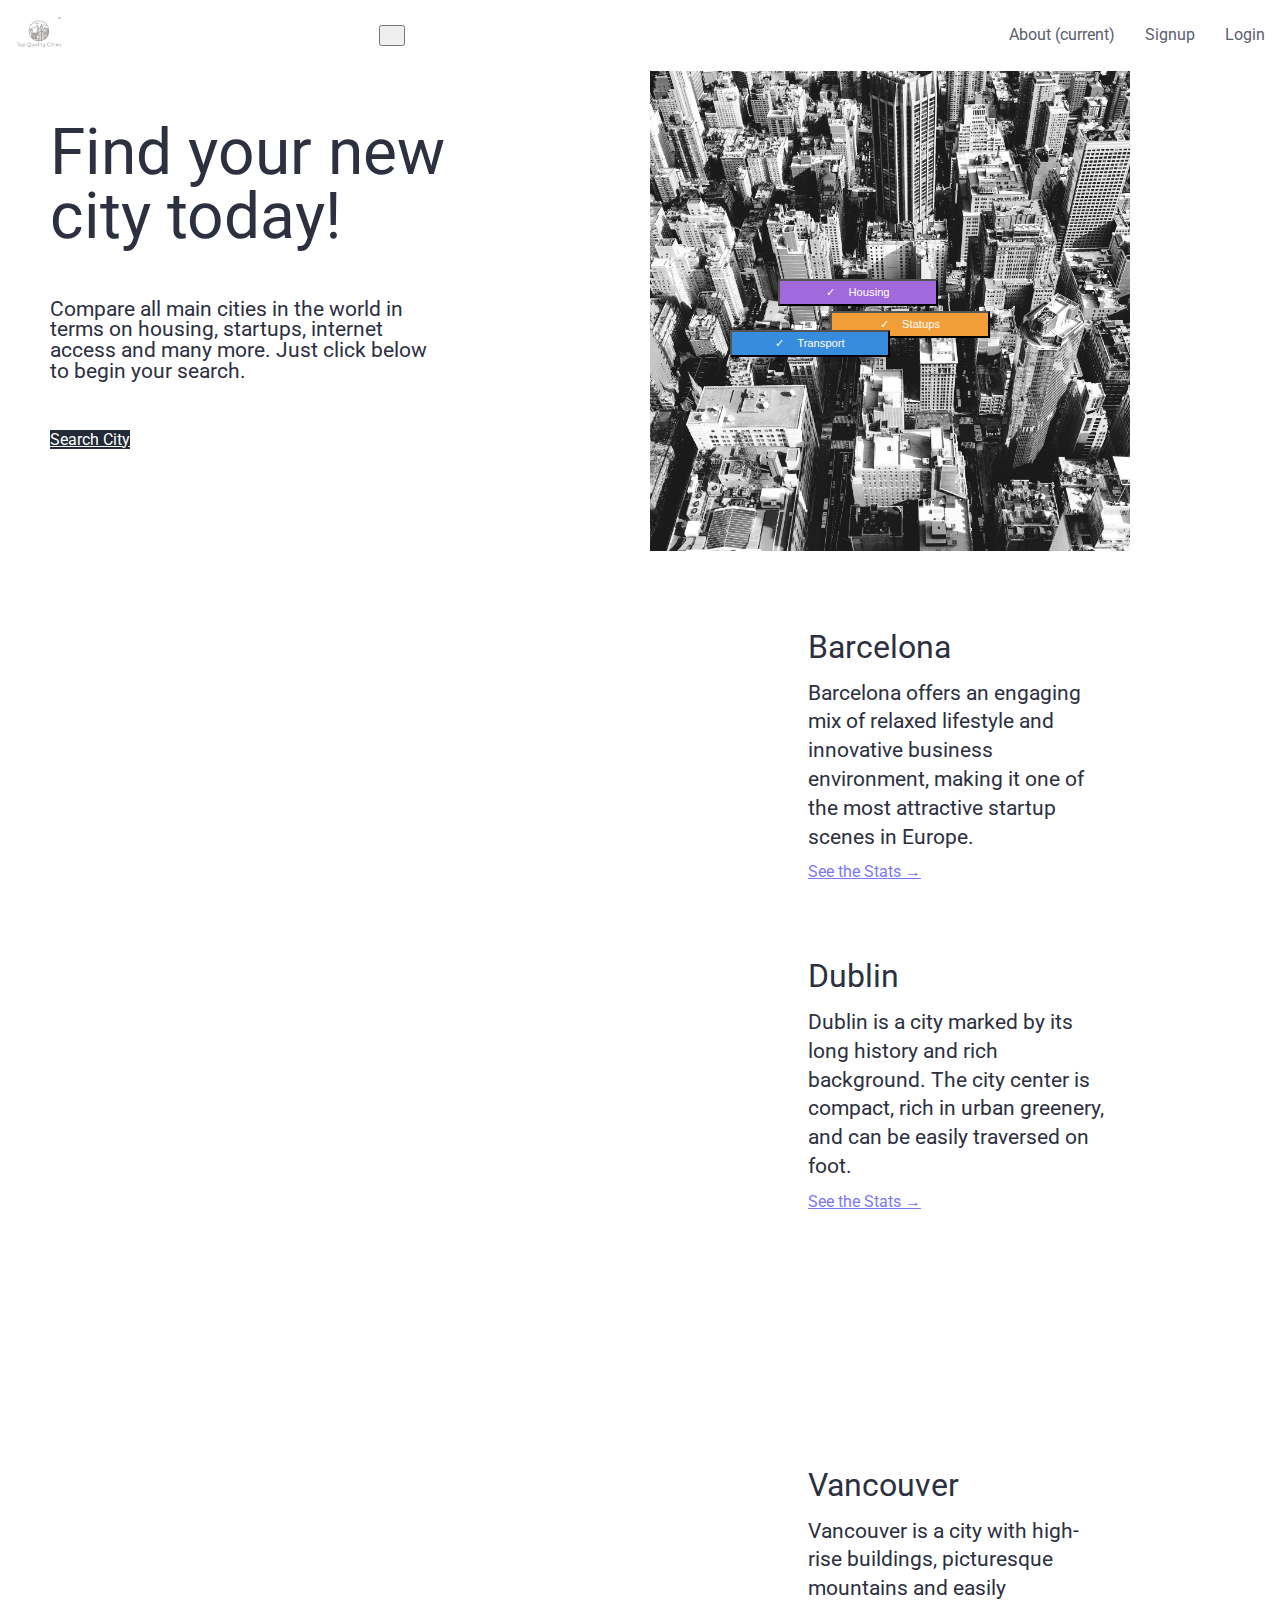
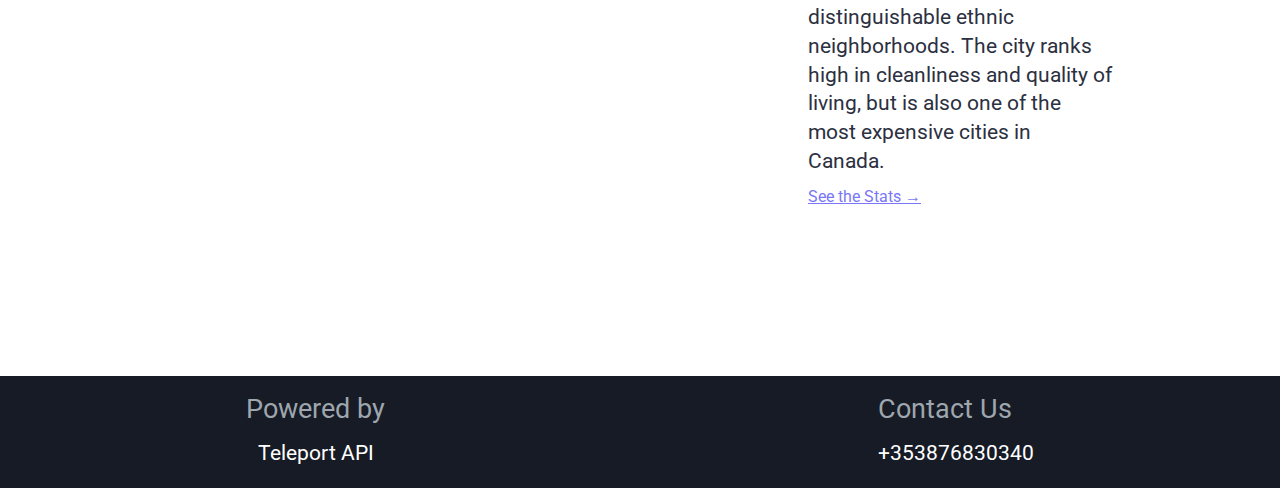
==== index.html @ cb585538 "change index.html" ====
<!DOCTYPE html>
<html lang="en">
  <head>
    <meta charset="UTF-8" />
    <meta name="viewport" content="width=device-width, initial-scale=1.0" />
    <link
      rel="stylesheet"
      href="https://cdn.jsdelivr.net/npm/bootstrap@4.5.3/dist/css/bootstrap.min.css"
      integrity="sha384-TX8t27EcRE3e/ihU7zmQxVncDAy5uIKz4rEkgIXeMed4M0jlfIDPvg6uqKI2xXr2"
      crossorigin="anonymous"
    />
    <link rel="stylesheet" href="./styles/style.css" />

    <title>Document</title>
  </head>
  <body>
    <!--<nav class="navbar navbar-expand-lg navbar-light bg-light">
      <div>
        <a href="home.html"><img src="../images/logo.png" alt="logo" /></a>
      </div>
      <button
        class="navbar-toggler"
        type="button"
        data-toggle="collapse"
        data-target="#navbarNav"
        aria-controls="navbarNav"
        aria-expanded="false"
        aria-label="Toggle navigation"
      >
        <span class="navbar-toggler-icon"></span>
      </button>

      <div class="collapse navbar-collapse">
        <ul class="navbar-nav">
          <li class="nav-item">
            <a class="nav-link" href="about.html">About Us</a>
          </li>
          <li class="nav-item">
            <a class="nav-link" href="login.html">Login</a>
          </li>
          <li class="nav-item">
            <a class="nav-link" href="signup.html">Sign Up</a>
          </li>
        </ul>
      </div> 
    </nav>-->

    <nav
      id="nav-id"
      class="navbar navbar-light navbar-expand-lg light-blue lighten-4"
    >
      <a id="logo" class="navbar-brand" href="home.html"
        ><img src="../images/logo.png" alt="logo"
      /></a>

      <button
        class="navbar-toggler"
        type="button"
        data-toggle="collapse"
        data-target="#navbarSupportedContent1"
        aria-controls="navbarSupportedContent1"
        aria-expanded="false"
        aria-label="Toggle navigation"
      >
        <span class="dark-blue-text"><i class="fas fa-bars fa-1x"></i></span>
      </button>

      <div class="collapse navbar-collapse" id="navbarSupportedContent1">
        <ul class="nav-margin navbar-nav">
          <li class="nav-item active">
            <a class="nav-link" href="about.html"
              >About <span class="sr-only">(current)</span></a
            >
          </li>
          <li class="nav-item">
            <a class="nav-link" href="signup.html">Signup</a>
          </li>
          <li class="nav-item">
            <a class="nav-link" href="login.html">Login</a>
          </li>
        </ul>
      </div>
    </nav>

    <header>
      <div class="title">
        <h1>Find your new city today!</h1>

        <p>
          Compare all main cities in the world in terms on housing, startups,
          internet access and many more. Just click below to begin your search.
        </p>
        <a class="style-btn btn search-button" href="search.html"
          >Search City</a
        >
      </div>
      <div class="cover-img2">
        <button class="btn btn-1"><span>&#10003;</span> Housing</button>
        <button class="btn btn-2"><span>&#10003;</span> Statups</button>
        <button class="btn btn-3"><span>&#10003;</span> Transport</button>
      </div>
    </header>

    <section class="preselected-cities">
      <div class="city-img">
        <img
          id="barca-img"
          class="inactive"
          src="../images/barcelona.jpg"
          alt="barcelona"
        />
      </div>
      <div class="city-info">
        <h2>Barcelona</h2>
        <p>
          Barcelona offers an engaging mix of relaxed lifestyle and innovative
          business environment, making it one of the most attractive startup
          scenes in Europe.
        </p>
        <div id="display-barca" class="inactive"></div>

        <a
          name="barcelona"
          class="main-page-city"
          href="search.html?city=barcelona"
          >See the Stats &#x2192;</a
        >
      </div>
    </section>

    <section class="preselected-cities">
      <div class="city-img">
        <img
          id="dublin-img"
          class="inactive"
          src="../images/dublin.jpg"
          alt="dublin"
        />
      </div>
      <div class="city-info">
        <h2>Dublin</h2>
        <p>
          Dublin is a city marked by its long history and rich background. The
          city center is compact, rich in urban greenery, and can be easily
          traversed on foot.
        </p>
        <div id="display-dublin"></div>
        <a name="dublin" class="main-page-city" href="search.html?city=dublin"
          >See the Stats &#x2192;</a
        >
      </div>
    </section>

    <section class="preselected-cities">
      <div class="city-img">
        <img
          id="vancouver-img"
          class="inactive"
          src="../images/vancouver.jpg"
          alt="vancouver"
        />
      </div>
      <div class="city-info">
        <h2>Vancouver</h2>
        <p>
          Vancouver is a city with high-rise buildings, picturesque mountains
          and easily distinguishable ethnic neighborhoods. The city ranks high
          in cleanliness and quality of living, but is also one of the most
          expensive cities in Canada.
        </p>
        <div id="display-vancouver"></div>
        <a
          name="vancouver"
          class="main-page-city"
          href="search.html?city=vancouver"
          >See the Stats &#x2192;</a
        >
      </div>
    </section>

    <footer>
      <div class="footer-div">
        <h4>Powered by</h4>
        <p>Teleport API</p>
      </div>
      <div class="footer-div">
        <h4>Contact Us</h4>
        <p>+353876830340</p>
      </div>
    </footer>

    <script
      src="https://code.jquery.com/jquery-3.5.1.slim.min.js"
      integrity="sha384-DfXdz2htPH0lsSSs5nCTpuj/zy4C+OGpamoFVy38MVBnE+IbbVYUew+OrCXaRkfj"
      crossorigin="anonymous"
    ></script>
    <script
      src="https://cdn.jsdelivr.net/npm/bootstrap@4.5.3/dist/js/bootstrap.bundle.min.js"
      integrity="sha384-ho+j7jyWK8fNQe+A12Hb8AhRq26LrZ/JpcUGGOn+Y7RsweNrtN/tE3MoK7ZeZDyx"
      crossorigin="anonymous"
    ></script>

    <script src="scripts/index.js"></script>
  </body>
</html>
---- styles/style.css ----
@import "reset.css";

@import url("https://fonts.googleapis.com/css2?family=Roboto:wght@300&display=swap");
body {
  font-size: 16px;
  font-family: "Roboto", sans-serif;
  color: #2c303f;
}

h1 {
  font-size: 4rem;
}

h2 {
  font-size: 2rem;
}
h3 {
  font-size: 1.8rem;
}

p {
  font-size: 1.3rem;
}

/*  navbar  */

#nav-id {
  display: flex;
  flex-wrap: row;
  justify-content: space-between;
  align-items: center;
}

#nav-id img {
  width: 20%;
}
#nav-id a {
  margin: 15px;
  text-decoration: none;
  color: #5b5e6d;
}

#nav-id ul {
  display: flex;
}
#logo {
  width: 15rem;
}
#dropdown {
  display: flex;
}

#nav-margin {
  margin: 0;
}

#navbarSupportedContent1 {
  margin-left: 15rem;
}

.search-button {
  margin-bottom: 10px;
}

/*  header  */

header {
  display: flex;
  flex-direction: column;
  flex-flow: row wrap;
  margin: 0 auto;

  justify-content: center;
  height: auto;
}

header img {
  max-width: 100%;
  /*height: auto;*/
}

.title {
  margin: 50px;
  height: 20rem;
  width: 25rem;
}

.title p {
  margin: 50px 0;
}

.cover-img2 {
  height: 30rem;
  width: 30rem;
  margin: 5rem auto 0 auto;
  background: center url("/images/general-city.jpg");
  background-size: cover;
}

.cover-img2 button {
  color: rgb(255, 255, 255);
  font-size: 0.7rem;
  width: 10rem;
  height: 1.7rem;
  box-shadow: 1px 5px rgb(0, 0, 0, 0.1);
}

.style-btn {
  background-color: #222b37;

  color: rgb(255, 255, 255);
}
.style-btn:hover {
  color: rgb(121, 119, 247);
}

button span {
  margin-right: 10px;
}
.btn-1 {
  background-color: rgb(160, 105, 220);
  position: relative;

  top: 13rem;
  left: 8rem;
  animation: btn-slide1 10s cubic-bezier(0.175, 0.67, 0.83, 0.67) infinite;
}
.btn-2 {
  background-color: rgb(241, 158, 57);
  position: relative;
  top: 15rem;
  left: 1rem;
  animation: btn-slide2 10s cubic-bezier(0.175, 0.67, 0.83, 0.67) 1s infinite;
}
.btn-3 {
  background-color: rgb(56, 140, 221);
  position: relative;
  top: 14.5rem;
  left: 5rem;
  animation: btn-slide3 10s cubic-bezier(0.175, 0.67, 0.83, 0.67) 0.5s infinite;
}

@keyframes btn-slide1 {
  0% {
    left: 8rem;
  }
  50% {
    left: 9rem;
  }
  100% {
    left: 8rem;
  }
}
@keyframes btn-slide2 {
  0% {
    left: 1rem;
  }
  50% {
    left: 2rem;
  }
  100% {
    left: 1rem;
  }
}
@keyframes btn-slide3 {
  0% {
    left: 5rem;
  }
  50% {
    left: 6rem;
  }
  100% {
    left: 5rem;
  }
}

/* section */

.preselected-cities {
  display: flex;
  flex-direction: column;
  flex-flow: row wrap;
  margin: 20px 0;
  justify-content: center;
  height: auto;
}

.city-img img {
  max-width: 100%;
  /*height: auto;*/
  position: relative;
  top: 0;
}

.city-img {
  height: auto;
  width: 40rem;
}

.slideIn {
  animation: slide 1s ease-in 0s;
  position: relative;
  top: 0;
}

.city-info {
  margin: 1rem 1rem;
  height: auto;
  width: 19rem;
}

.city-info h2 {
  margin-bottom: 1rem;
}
.city-info p {
  margin-bottom: 0.8rem;
  line-height: 1.8rem;
}

.city-info a {
  color: rgb(121, 119, 247);
  margin: 0;
}

#display-dublin {
  display: flex;
  flex-direction: column;
  position: relative;
  left: 0;
}
#display-barca {
  display: flex;
  flex-direction: column;
  position: relative;
  left: 0;
}

#display-vancouver {
  display: flex;
  flex-direction: column;
  position: relative;
  left: 0;
}

.homepage-bar-div {
  display: flex;
  flex-direction: row;
  margin: 0.8rem 0;
}

.home-bar-chart {
  border-radius: 10px;

  height: 20px;
  margin: 0 2rem;
  text-align: center;
  color: white;
}

/*  Footer   */

footer {
  display: flex;
  flex-direction: row;
  justify-content: space-around;
  background-color: rgb(22, 27, 37);
  color: rgb(255, 255, 255);
  height: 7rem;
}

footer h4 {
  font-size: 1.7rem;
  color: rgb(158, 166, 174);
  margin: 20px 0;
}
footer p {
  text-align: center;
}
/* //////////////////////////////*/

/*  signup */

.signup-section {
  display: flex;
  flex-direction: column;
  flex-flow: row wrap;

  justify-content: center;
  height: auto;
}

.signup {
  margin: 50px auto;
  display: flex;
  flex-direction: column;
}

.signup input {
  margin: 20px 0;
  width: 300px;
}

.signup button {
  margin: 20px auto;
}

.signup-img {
  height: 28rem;
  width: 40rem;
  display: flex;
  flex-direction: row;
  /*background: center url("../images/skyline.jpg") no-repeat;
  background-size: cover;*/
}
.signup-img img {
  max-width: 100%;
  margin: 50px 0 0 0;
}

.error-message {
  width: 300px;
  font-size: 0.8rem;
}

/* /////////////////*/
/* login */

.login-title {
  margin-bottom: 3rem;
}

.login-img {
  height: auto;
  width: 40rem;
}

.login-img img {
  max-width: 100%;
}

::placeholder {
  text-align: center;
}

.correct-message {
  background-color: rgb(47, 164, 93);
  box-shadow: 0 0 10px #dbf1c1;
  margin-top: 3rem;
}

/*.signup-section input {
  border: none;
  border-bottom: solid 0.1px black;
  text-align: center;
}*/

/* //////////////////////////////*/

/*  About  */

.about-section {
  display: flex;
  flex-direction: column;
  flex-flow: row wrap;
  padding: 20px 0;
  width: 100%;
  justify-content: center;
  height: 400px;
  background: center url("/images/moscow.jpg") no-repeat;
  background-size: cover;
  color: #f4f3f4;
  animation: fadeIn 2s cubic-bezier(0.175, 0.885, 0.32, 1.275);
}

.about-section h4 {
  position: relative;
  top: -110px;
}
#about-article p {
  line-height: 1.8;
  width: 70%;
  margin: 70px auto;
}
#about-article {
  position: relative;
}
.inactive {
  opacity: 0;
}
.active {
  opacity: 1;
  transition: all 1s;
  animation: slide 2s;
}

@keyframes fadeIn {
  0% {
    opacity: 0;
  }
  100% {
    opacity: 1;
  }
}

@keyframes slide {
  0% {
    opacity: 0;
    left: -100px;
  }
  100% {
    opacity: 1;
    left: 0px;
  }
}

/* ///////////////*/
/* Search page */

.search-header {
  background: center url("/images/travel-draw.jpg") no-repeat;
  background-size: cover;
  height: 20rem;
}

#results {
  margin: 0 auto;
  display: flex;
  flex-direction: column;
  align-items: center;
  width: 50%;
}

#results h3 {
  margin: 20px 0;
}
#results div {
  padding-bottom: 20px;
}

#test-results {
  /* Copy of Results */
  margin: 0 auto;
  display: flex;
  flex-direction: column;
  align-items: center;
  width: 50%;
}

#results-table {
  width: 10%;
}

#test-results div {
  width: 100%;
  line-height: 1.8;
}

#house-bar {
  border-radius: 10px;
  height: 20px;
  background-color: rgb(121, 119, 247);
  width: 100px;
  text-align: center;
  color: white;
}

#startup-bar {
  border-radius: 10px;

  height: 20px;
  background-color: rgb(56, 140, 221);
  width: 140px;
  text-align: center;
  color: white;
}
#education-bar {
  border-radius: 10px;

  height: 20px;
  text-align: center;
  background-color: rgb(241, 158, 57);
  width: 120px;
  color: white;
}
td p {
  font-size: 1rem;
}

.bar-chart {
  border-radius: 10px;

  height: 20px;
  width: 1px;
  text-align: center;
  color: white;
}

.wider {
  width: 10%;
}

.name-width {
  width: 3rem;
}

#description {
  margin: 3rem auto;
}

@media (min-width: 1024px) {
  .inactive-img {
    opacity: 0;
  }

  .city-info {
    margin: 100px 0;
  }
  .cover-img2 {
    margin: 0 auto;
  }

  .preselected-cities {
    margin: 80px 0;
    justify-content: space-between;
  }

  #navbarSupportedContent1 {
    margin-left: 30rem;
  }

  .city-info {
    margin: 0 auto;
  }
  .about-section {
    /* same as normal */
    height: 400px;
  }

  .stick {
    position: fixed;
    top: 0;
    width: 100%;
  }
  .name-width {
    width: 10rem;
  }
}

@media (max-width: 720px) {
}
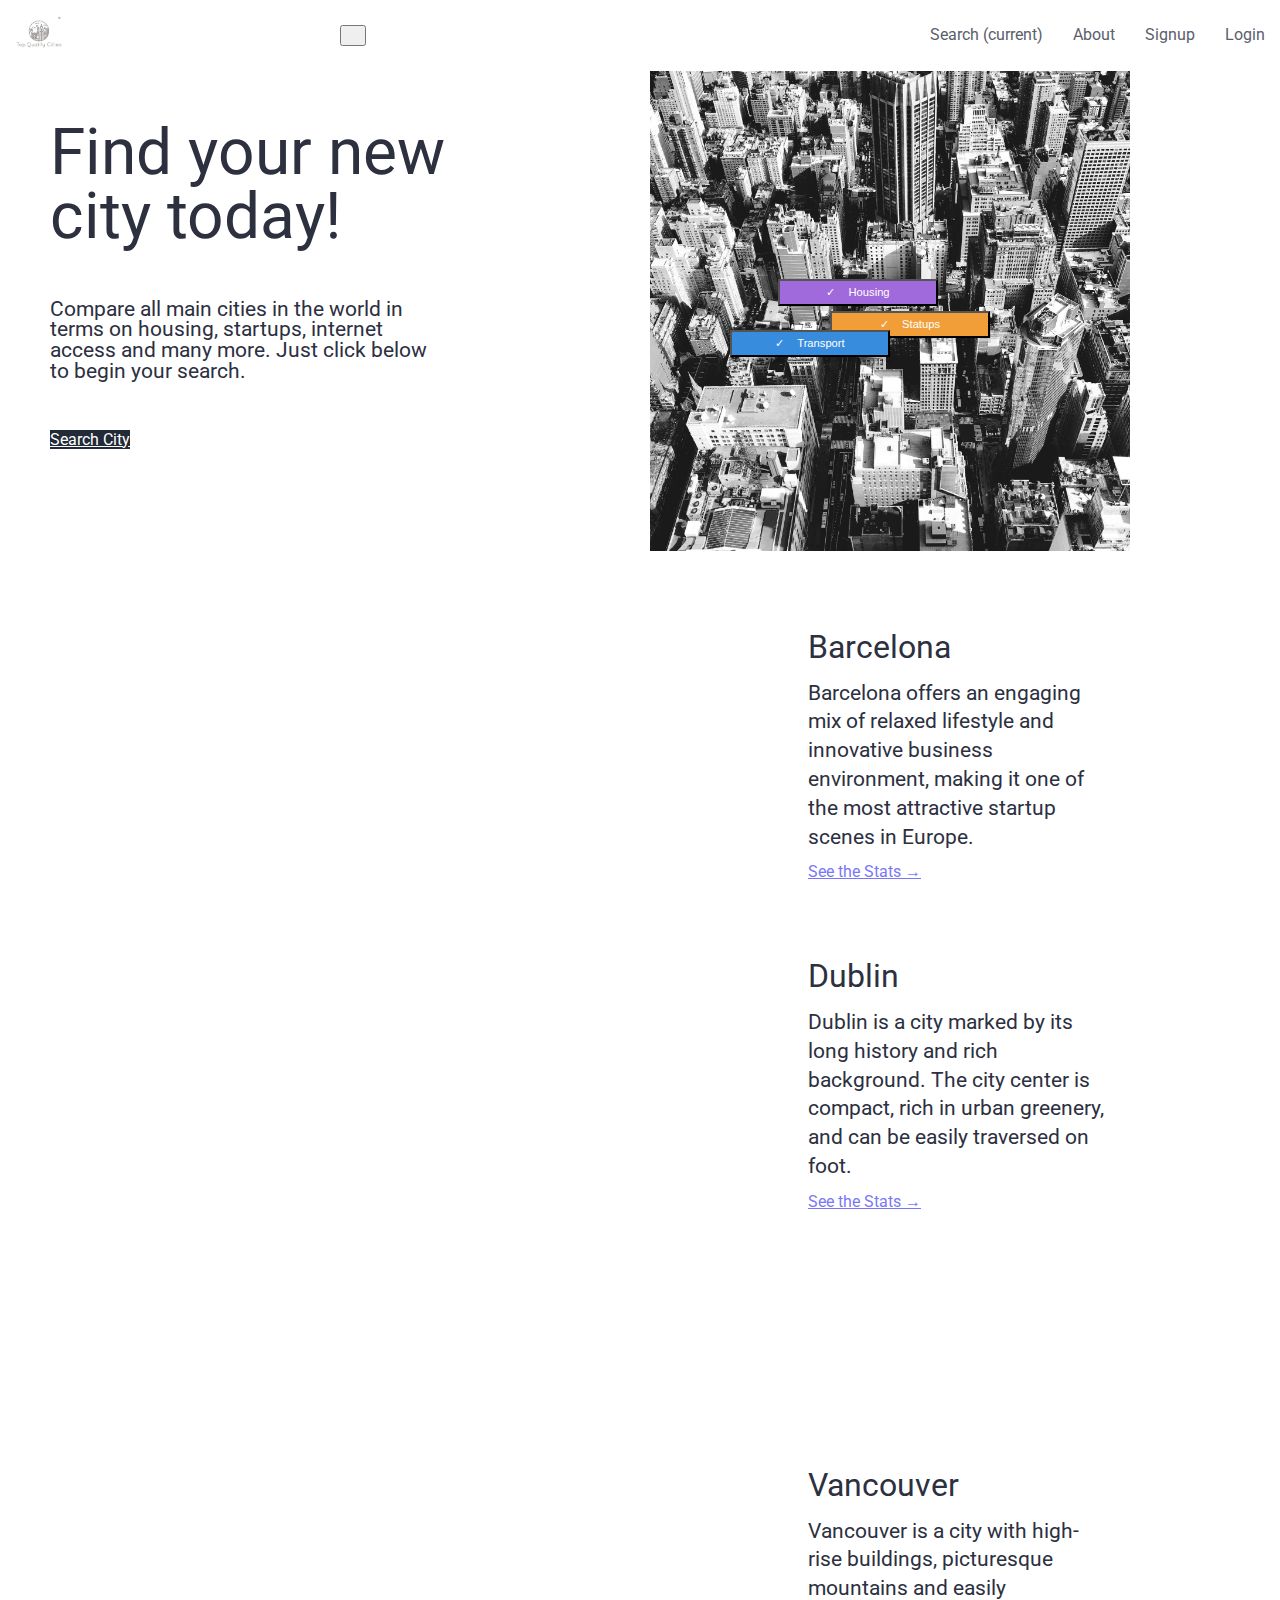
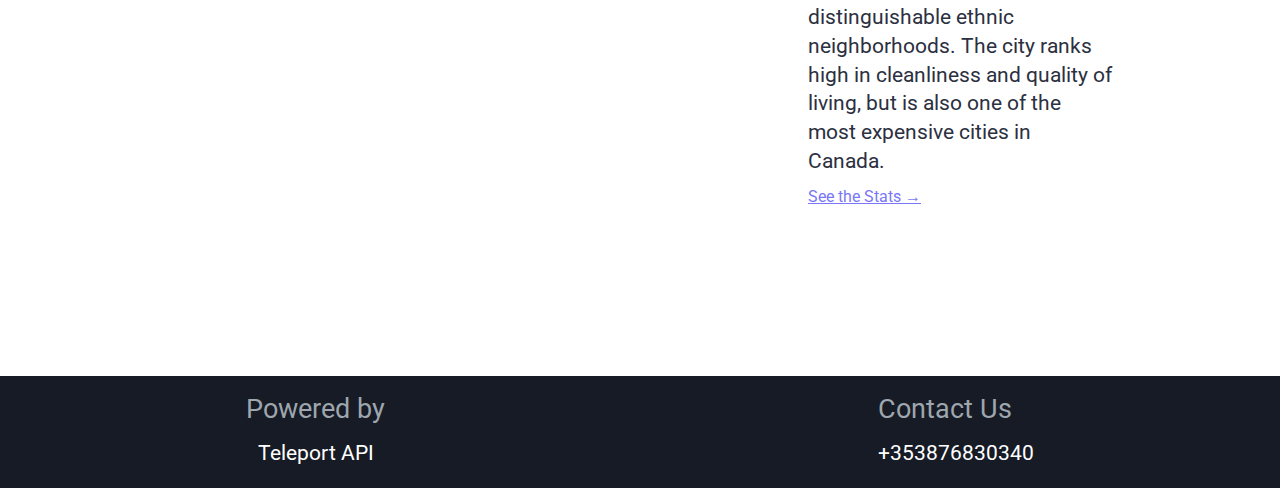
==== commit 4774b898: "moble style" ====
--- a/index.html
+++ b/index.html
@@ -49,7 +49,7 @@
       id="nav-id"
       class="navbar navbar-light navbar-expand-lg light-blue lighten-4"
     >
-      <a id="logo" class="navbar-brand" href="home.html"
+      <a id="logo" class="navbar-brand" href="index.html"
         ><img src="../images/logo.png" alt="logo"
       /></a>
 
@@ -68,9 +68,12 @@
       <div class="collapse navbar-collapse" id="navbarSupportedContent1">
         <ul class="nav-margin navbar-nav">
           <li class="nav-item active">
-            <a class="nav-link" href="about.html"
-              >About <span class="sr-only">(current)</span></a
+            <a class="nav-link" href="search.html"
+              >Search <span class="sr-only">(current)</span></a
             >
+          </li>
+          <li class="nav-item">
+            <a class="nav-link" href="about.html">About</a>
           </li>
           <li class="nav-item">
             <a class="nav-link" href="signup.html">Signup</a>
@@ -144,7 +147,7 @@
           city center is compact, rich in urban greenery, and can be easily
           traversed on foot.
         </p>
-        <div id="display-dublin"></div>
+        <div id="display-dublin" class="inactive"></div>
         <a name="dublin" class="main-page-city" href="search.html?city=dublin"
           >See the Stats &#x2192;</a
         >
@@ -168,7 +171,7 @@
           in cleanliness and quality of living, but is also one of the most
           expensive cities in Canada.
         </p>
-        <div id="display-vancouver"></div>
+        <div id="display-vancouver" class="inactive"></div>
         <a
           name="vancouver"
           class="main-page-city"
--- a/styles/style.css
+++ b/styles/style.css
@@ -296,12 +296,20 @@
 }
 
 .signup input {
-  margin: 20px 0;
+  margin: 10px 0;
   width: 300px;
+}
+
+.signup label {
+  margin: 10px 0;
 }
 
 .signup button {
   margin: 20px auto;
+}
+
+.error-div {
+  height: 5-px;
 }
 
 .signup-img {
@@ -422,6 +430,31 @@
   height: 20rem;
 }
 
+.signup {
+  display: flex;
+  flex-direction: column;
+  align-items: center;
+}
+
+.signup input {
+  margin-bottom: 0;
+}
+
+.signup div {
+  display: flex;
+  flex-direction: column;
+  /*align-items: center;*/
+  width: 18rem;
+}
+
+/*.error-div {
+  height: 50px;
+}*/
+
+.error-message {
+  margin-top: 10px;
+}
+
 #results {
   margin: 0 auto;
   display: flex;
@@ -547,4 +580,19 @@
 }
 
 @media (max-width: 720px) {
-}
+  #logo {
+    width: 10rem;
+  }
+  #navbarSupportedContent1 {
+    margin-left: 14rem;
+  }
+  .title {
+    height: 20rem;
+  }
+  h1 {
+    font-size: 3rem;
+  }
+  #test-results {
+    width: 18rem;
+  }
+}
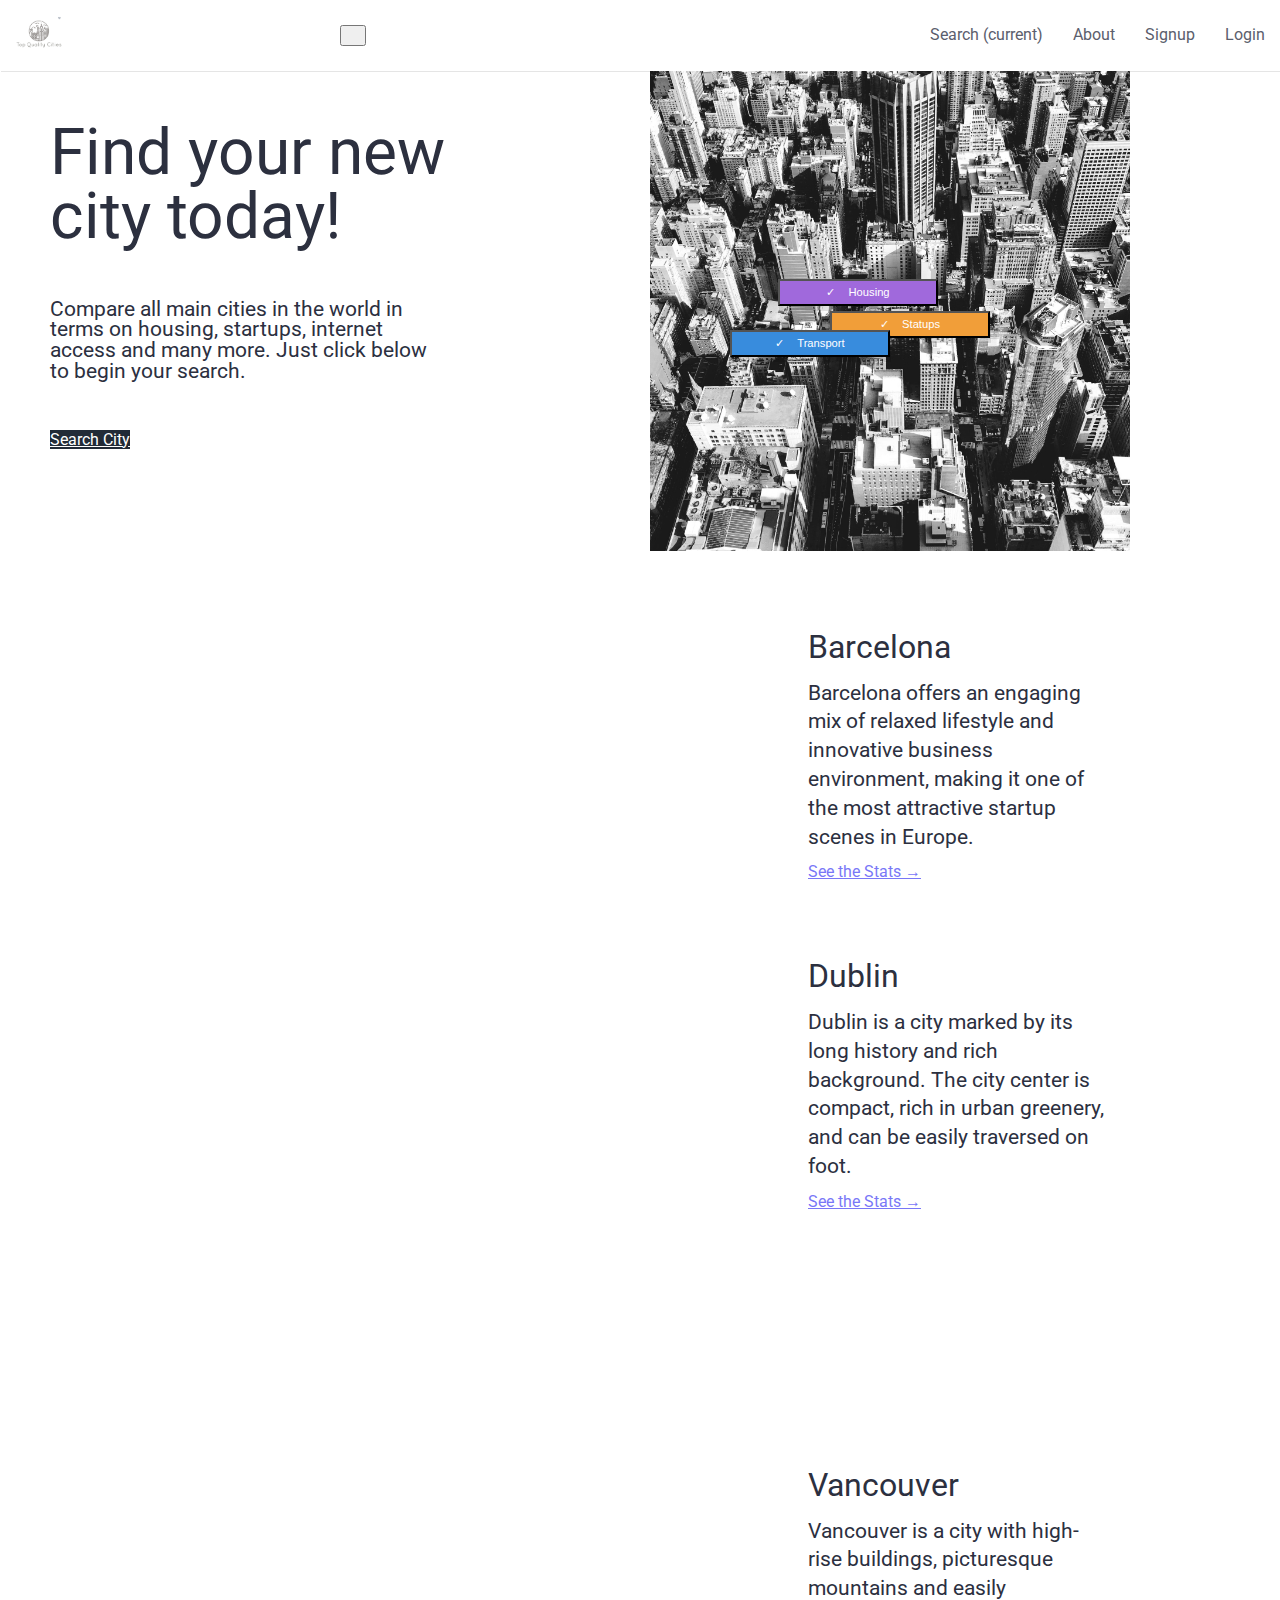
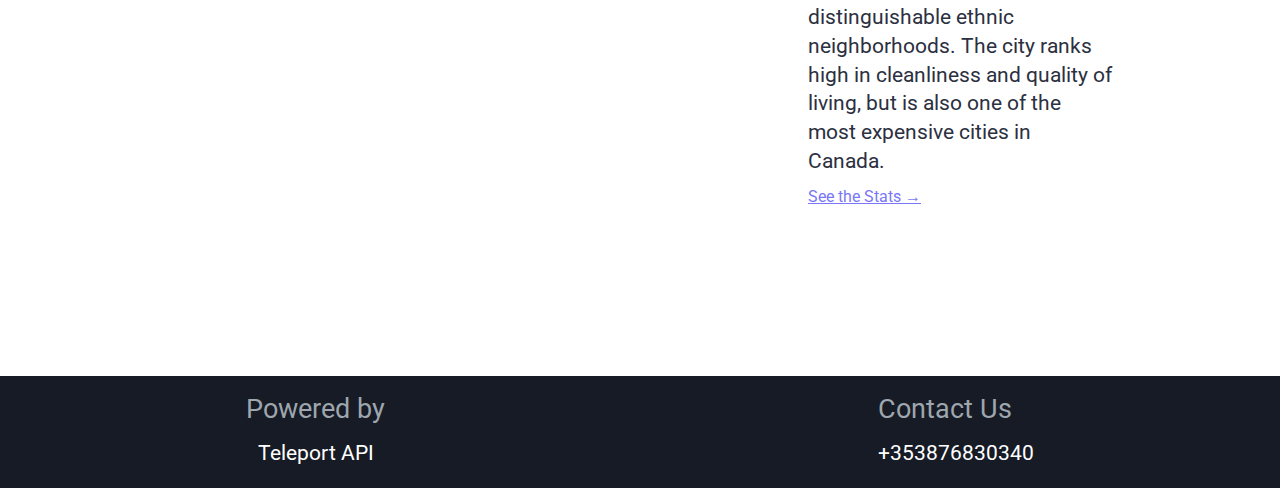
==== commit 1e92d910: "change images" ====
--- a/index.html
+++ b/index.html
@@ -50,7 +50,7 @@
       class="navbar navbar-light navbar-expand-lg light-blue lighten-4"
     >
       <a id="logo" class="navbar-brand" href="index.html"
-        ><img src="../images/logo.png" alt="logo"
+        ><img src="./images/logo.png" alt="logo"
       /></a>
 
       <button
@@ -109,7 +109,7 @@
         <img
           id="barca-img"
           class="inactive"
-          src="../images/barcelona.jpg"
+          src="./images/barcelona.jpg"
           alt="barcelona"
         />
       </div>
@@ -136,7 +136,7 @@
         <img
           id="dublin-img"
           class="inactive"
-          src="../images/dublin.jpg"
+          src="./images/dublin.jpg"
           alt="dublin"
         />
       </div>
@@ -159,7 +159,7 @@
         <img
           id="vancouver-img"
           class="inactive"
-          src="../images/vancouver.jpg"
+          src="./images/vancouver.jpg"
           alt="vancouver"
         />
       </div>
--- a/styles/style.css
+++ b/styles/style.css
@@ -29,6 +29,7 @@
   flex-wrap: row;
   justify-content: space-between;
   align-items: center;
+  box-shadow: 1px 1px rgba(0, 0, 0, 0.1);
 }
 
 #nav-id img {
@@ -488,6 +489,12 @@
   line-height: 1.8;
 }
 
+.flex-div {
+  display: flex;
+
+  flex-wrap: row wrap;
+}
+
 #house-bar {
   border-radius: 10px;
   height: 20px;
@@ -595,4 +602,8 @@
   #test-results {
     width: 18rem;
   }
-}
+
+  .bar-chart {
+    width: 50%;
+  }
+}
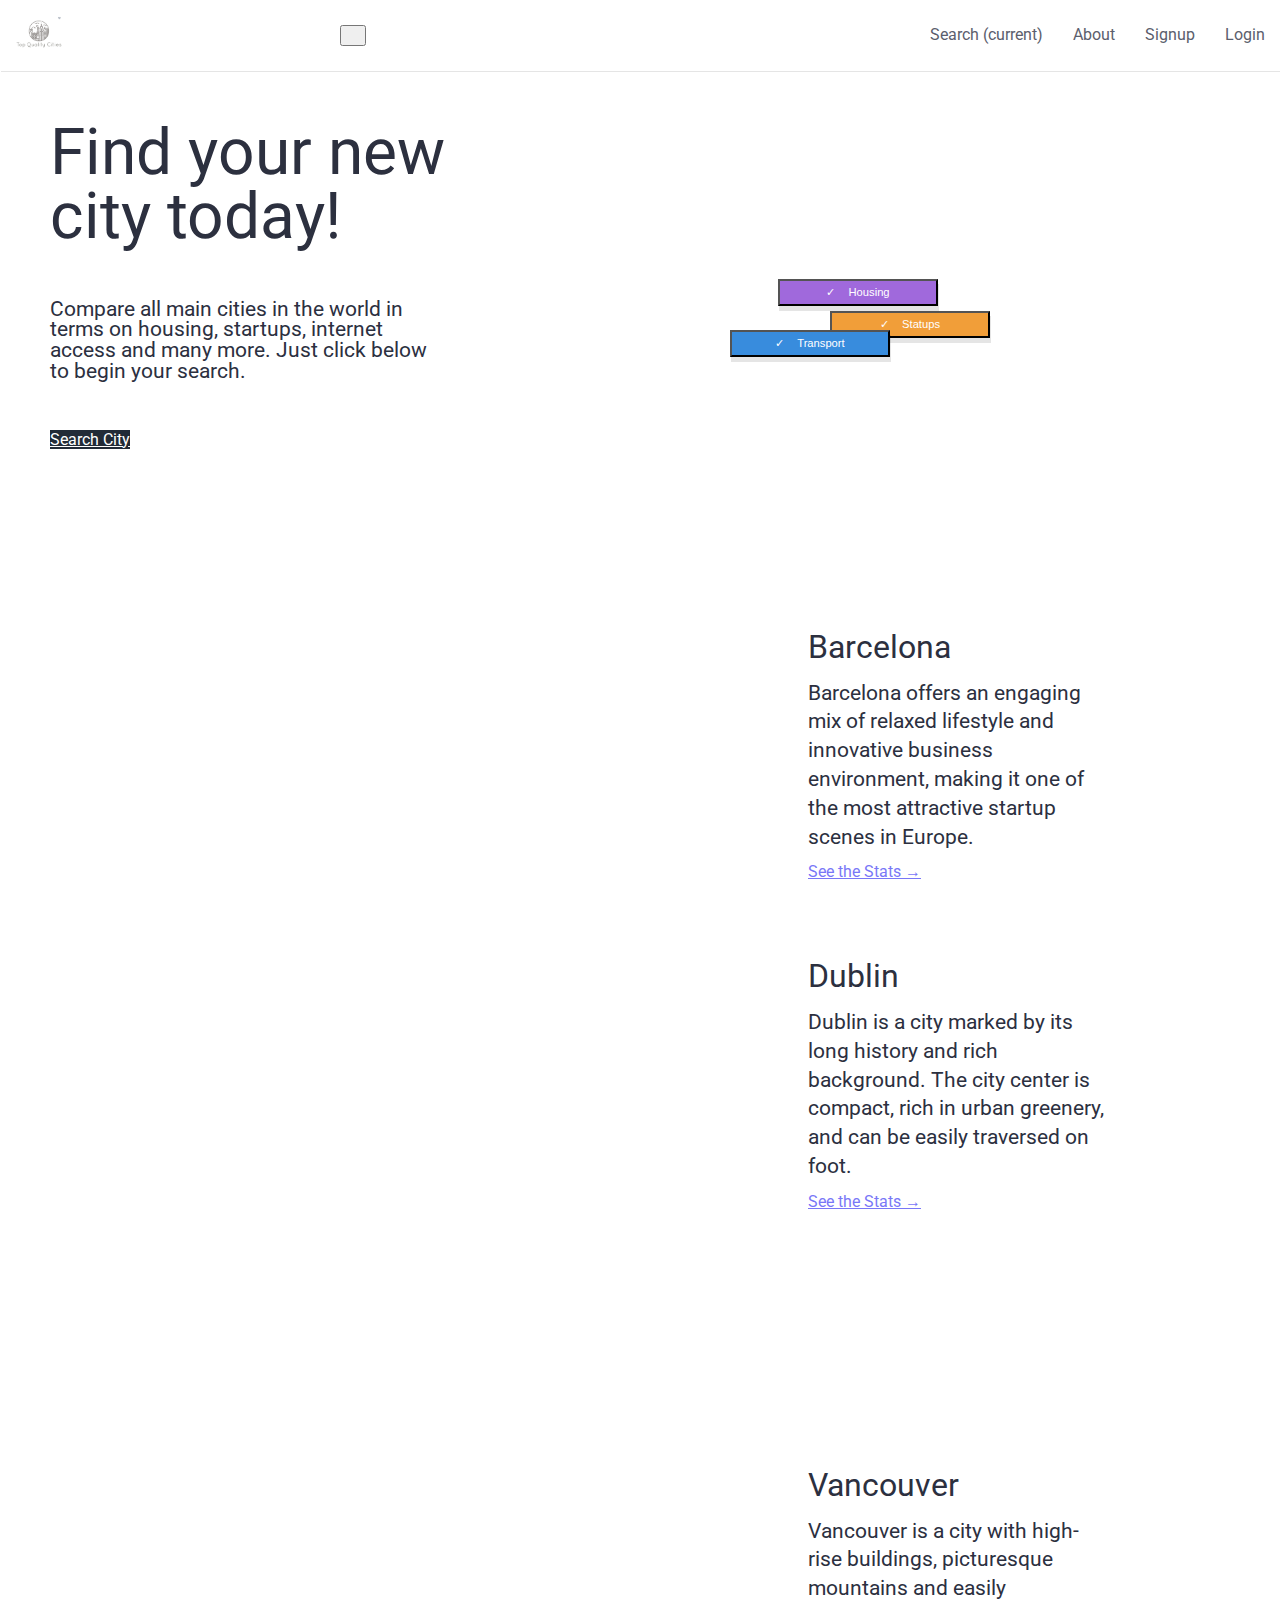
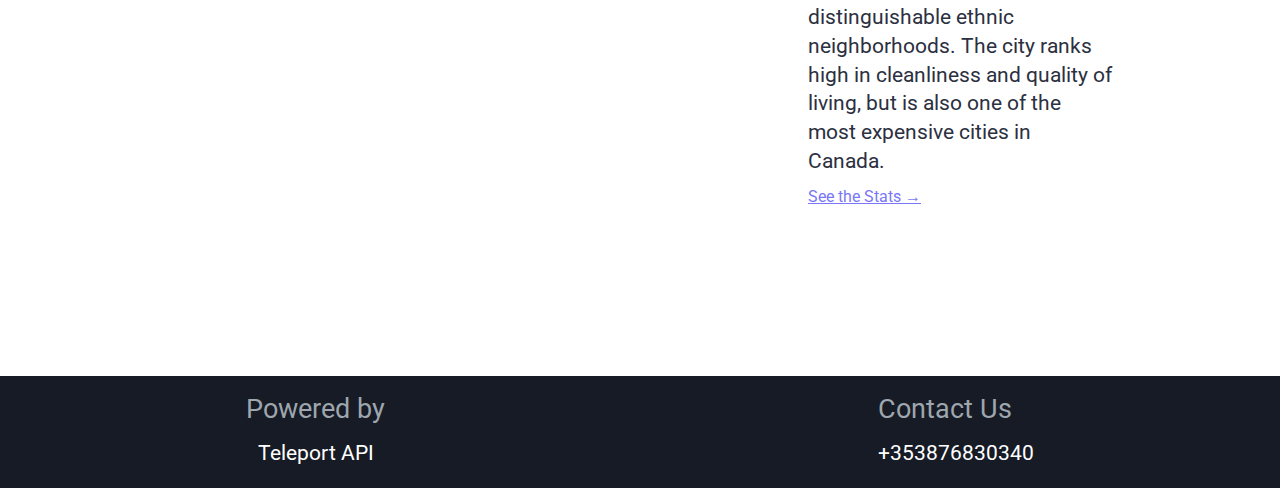
==== commit 62ce4fad: "fix filepath" ====
--- a/index.html
+++ b/index.html
@@ -203,6 +203,6 @@
       crossorigin="anonymous"
     ></script>
 
-    <script src="scripts/index.js"></script>
+    <script src="./scripts/index.js"></script>
   </body>
 </html>
--- a/styles/style.css
+++ b/styles/style.css
@@ -94,7 +94,7 @@
   height: 30rem;
   width: 30rem;
   margin: 5rem auto 0 auto;
-  background: center url("/images/general-city.jpg");
+  background: center url("./images/general-city.jpg");
   background-size: cover;
 }
 
@@ -375,7 +375,7 @@
   width: 100%;
   justify-content: center;
   height: 400px;
-  background: center url("/images/moscow.jpg") no-repeat;
+  background: center url("./images/moscow.jpg") no-repeat;
   background-size: cover;
   color: #f4f3f4;
   animation: fadeIn 2s cubic-bezier(0.175, 0.885, 0.32, 1.275);
@@ -426,7 +426,7 @@
 /* Search page */
 
 .search-header {
-  background: center url("/images/travel-draw.jpg") no-repeat;
+  background: center url("./images/travel-draw.jpg") no-repeat;
   background-size: cover;
   height: 20rem;
 }
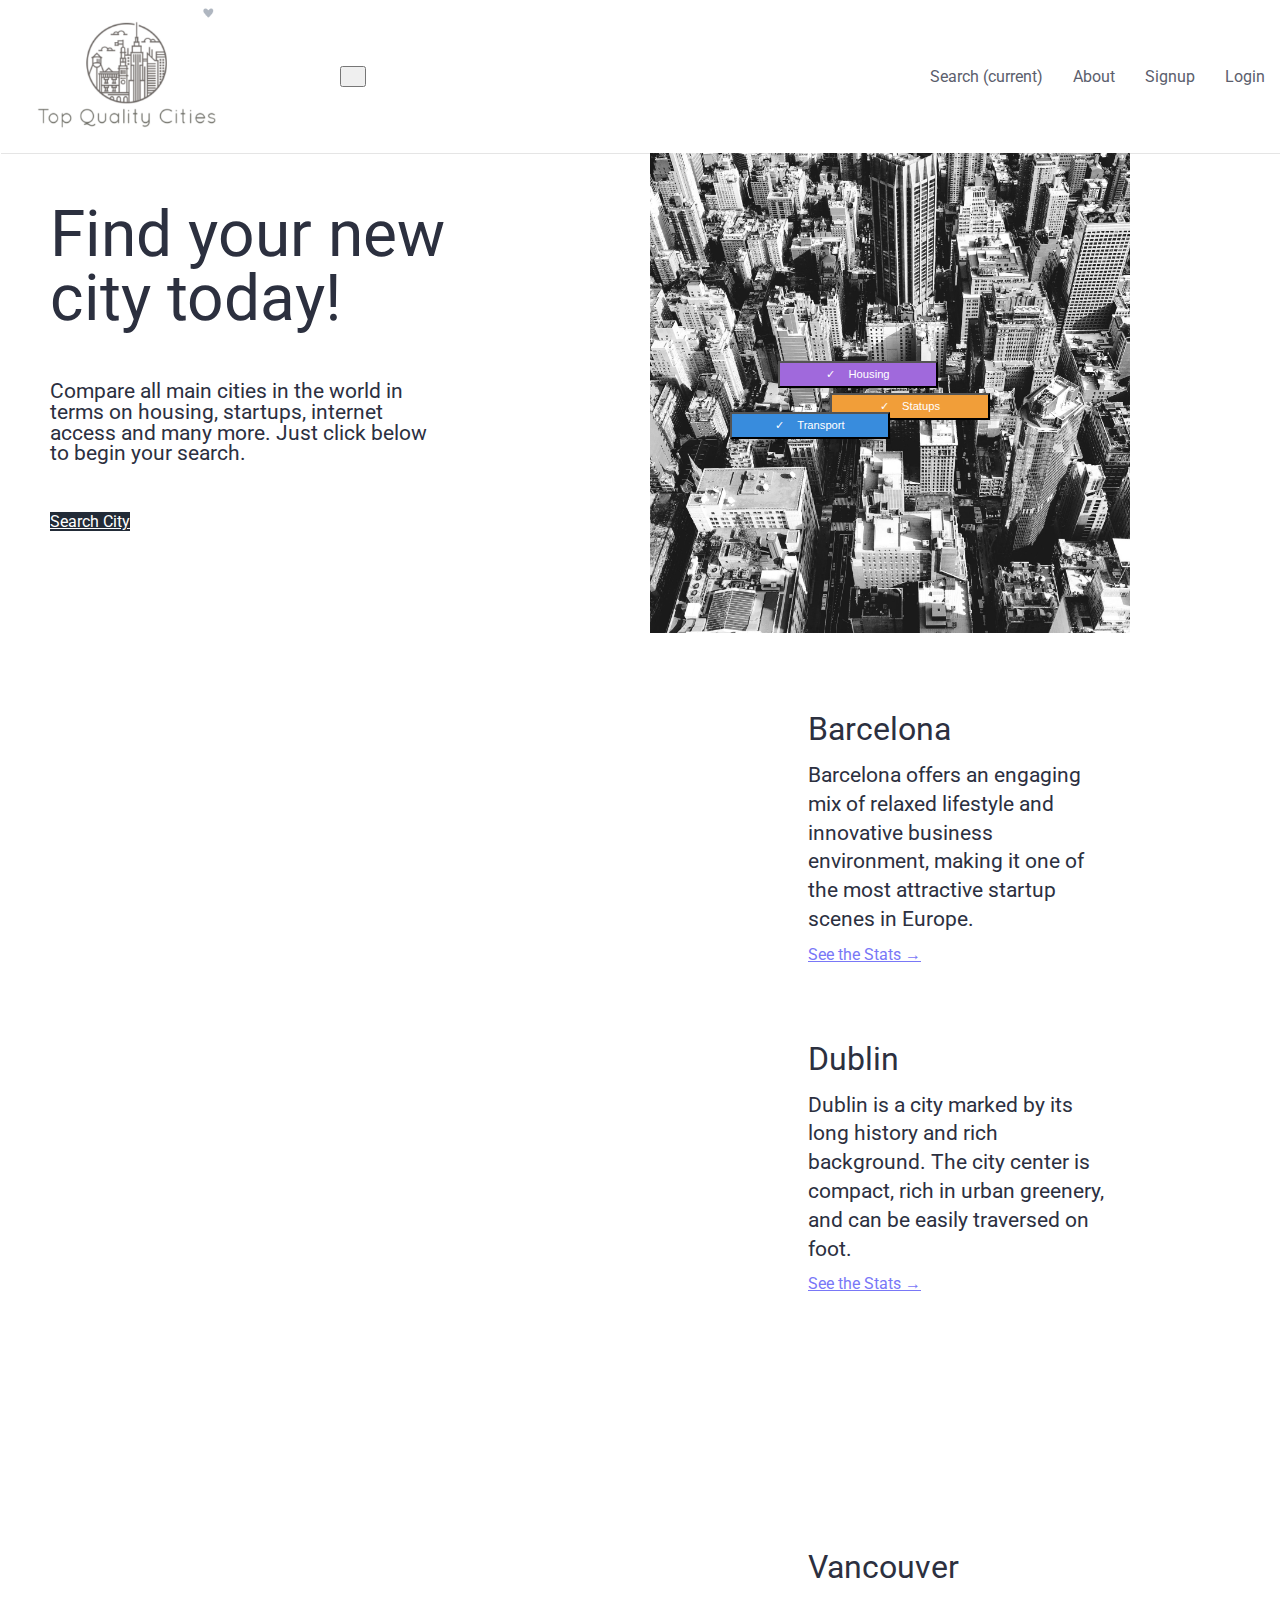
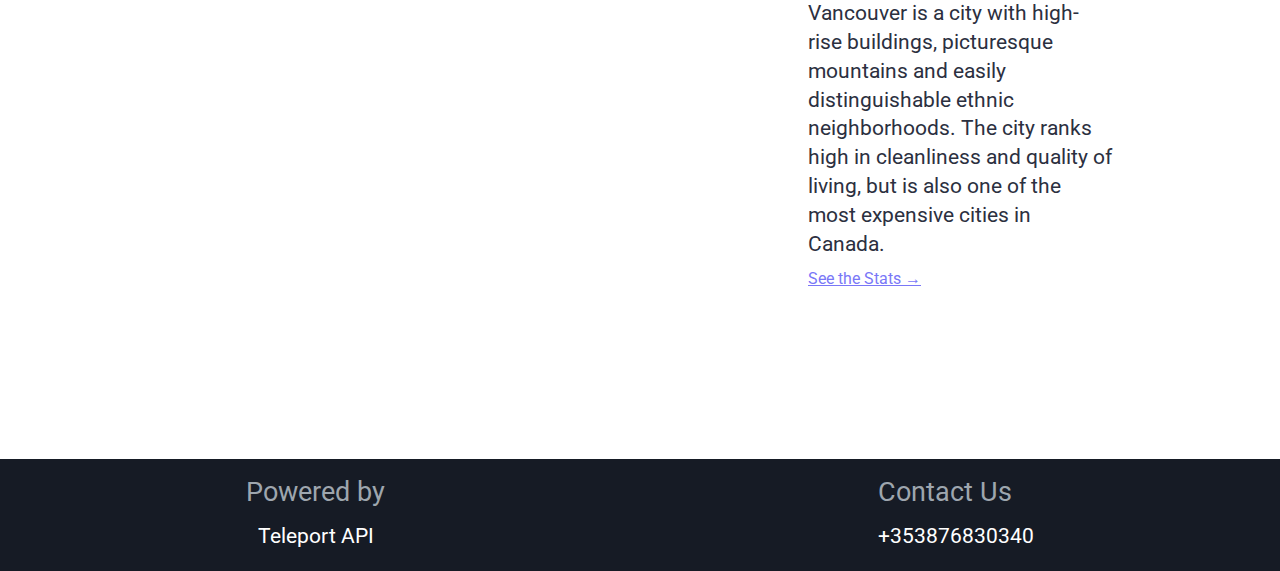
==== commit c54a2fe9: "add card transtition" ====
--- a/index.html
+++ b/index.html
@@ -14,37 +14,6 @@
     <title>Document</title>
   </head>
   <body>
-    <!--<nav class="navbar navbar-expand-lg navbar-light bg-light">
-      <div>
-        <a href="home.html"><img src="../images/logo.png" alt="logo" /></a>
-      </div>
-      <button
-        class="navbar-toggler"
-        type="button"
-        data-toggle="collapse"
-        data-target="#navbarNav"
-        aria-controls="navbarNav"
-        aria-expanded="false"
-        aria-label="Toggle navigation"
-      >
-        <span class="navbar-toggler-icon"></span>
-      </button>
-
-      <div class="collapse navbar-collapse">
-        <ul class="navbar-nav">
-          <li class="nav-item">
-            <a class="nav-link" href="about.html">About Us</a>
-          </li>
-          <li class="nav-item">
-            <a class="nav-link" href="login.html">Login</a>
-          </li>
-          <li class="nav-item">
-            <a class="nav-link" href="signup.html">Sign Up</a>
-          </li>
-        </ul>
-      </div> 
-    </nav>-->
-
     <nav
       id="nav-id"
       class="navbar navbar-light navbar-expand-lg light-blue lighten-4"
--- a/styles/style.css
+++ b/styles/style.css
@@ -33,10 +33,11 @@
 }
 
 #nav-id img {
-  width: 20%;
+  width: 80%;
+  margin-left: 1rem;
 }
 #nav-id a {
-  margin: 15px;
+  margin: 0 15px;
   text-decoration: none;
   color: #5b5e6d;
 }
@@ -47,20 +48,9 @@
 #logo {
   width: 15rem;
 }
-#dropdown {
-  display: flex;
-}
-
-#nav-margin {
-  margin: 0;
-}
 
 #navbarSupportedContent1 {
   margin-left: 15rem;
-}
-
-.search-button {
-  margin-bottom: 10px;
 }
 
 /*  header  */
@@ -94,7 +84,7 @@
   height: 30rem;
   width: 30rem;
   margin: 5rem auto 0 auto;
-  background: center url("./images/general-city.jpg");
+  background: center url("../images/general-city.jpg");
   background-size: cover;
 }
 
@@ -108,6 +98,7 @@
 
 .style-btn {
   background-color: #222b37;
+  margin-bottom: 10px;
 
   color: rgb(255, 255, 255);
 }
@@ -314,7 +305,8 @@
 }
 
 .signup-img {
-  height: 28rem;
+  height: auto;
+
   width: 40rem;
   display: flex;
   flex-direction: row;
@@ -334,8 +326,11 @@
 /* /////////////////*/
 /* login */
 
+.signup-title {
+  margin-top: 3rem;
+}
 .login-title {
-  margin-bottom: 3rem;
+  margin: 3rem;
 }
 
 .login-img {
@@ -375,7 +370,7 @@
   width: 100%;
   justify-content: center;
   height: 400px;
-  background: center url("./images/moscow.jpg") no-repeat;
+  background: center url("../images/moscow.jpg") no-repeat;
   background-size: cover;
   color: #f4f3f4;
   animation: fadeIn 2s cubic-bezier(0.175, 0.885, 0.32, 1.275);
@@ -385,14 +380,73 @@
   position: relative;
   top: -110px;
 }
-#about-article p {
+.about-article p {
   line-height: 1.8;
   width: 70%;
   margin: 70px auto;
 }
-#about-article {
-  position: relative;
-}
+.about-article {
+  margin-top: 3rem;
+  position: relative;
+  display: flex;
+  flex-wrap: wrap;
+  justify-content: center;
+}
+
+.question-div {
+  position: relative;
+  height: 300px;
+  width: 300px;
+  perspective: 500px;
+  margin: 1rem 2rem;
+}
+
+.faces {
+  position: absolute;
+  height: 100%;
+  width: 100%;
+  top: 0;
+  left: 0;
+  background: #f4f3f4;
+  backface-visibility: hidden;
+  transition: 1s;
+}
+
+.question-div:hover .front {
+  transform: rotateY(180deg);
+}
+.question-div:hover .back-one {
+  transform: rotateY(0deg);
+  background-color: rgb(160, 105, 220);
+  color: white;
+}
+.question-div:hover .back-two {
+  transform: rotateY(0deg);
+  background-color: rgb(241, 158, 57);
+  color: white;
+}
+.question-div:hover .back-three {
+  transform: rotateY(0deg);
+  background-color: rgb(56, 140, 221);
+  color: white;
+}
+.question-div a {
+  color: white;
+}
+.back-one {
+  transform: rotateY(-180deg);
+}
+.back-two {
+  transform: rotateY(-180deg);
+}
+.back-three {
+  transform: rotateY(-180deg);
+}
+
+.back-two p {
+  margin-top: 2rem;
+}
+
 .inactive {
   opacity: 0;
 }
@@ -426,7 +480,7 @@
 /* Search page */
 
 .search-header {
-  background: center url("./images/travel-draw.jpg") no-repeat;
+  background: center url("../images/travel-draw.jpg") no-repeat;
   background-size: cover;
   height: 20rem;
 }
@@ -446,6 +500,10 @@
   flex-direction: column;
   /*align-items: center;*/
   width: 18rem;
+}
+
+.redirect {
+  font-size: 1rem;
 }
 
 /*.error-div {
@@ -533,6 +591,7 @@
   width: 1px;
   text-align: center;
   color: white;
+  transition: all 1s;
 }
 
 .wider {
@@ -606,4 +665,11 @@
   .bar-chart {
     width: 50%;
   }
-}
+  #nav-id img {
+    width: 35%;
+    margin: 0;
+  }
+  .back-three p {
+    margin-left: 1rem;
+  }
+}
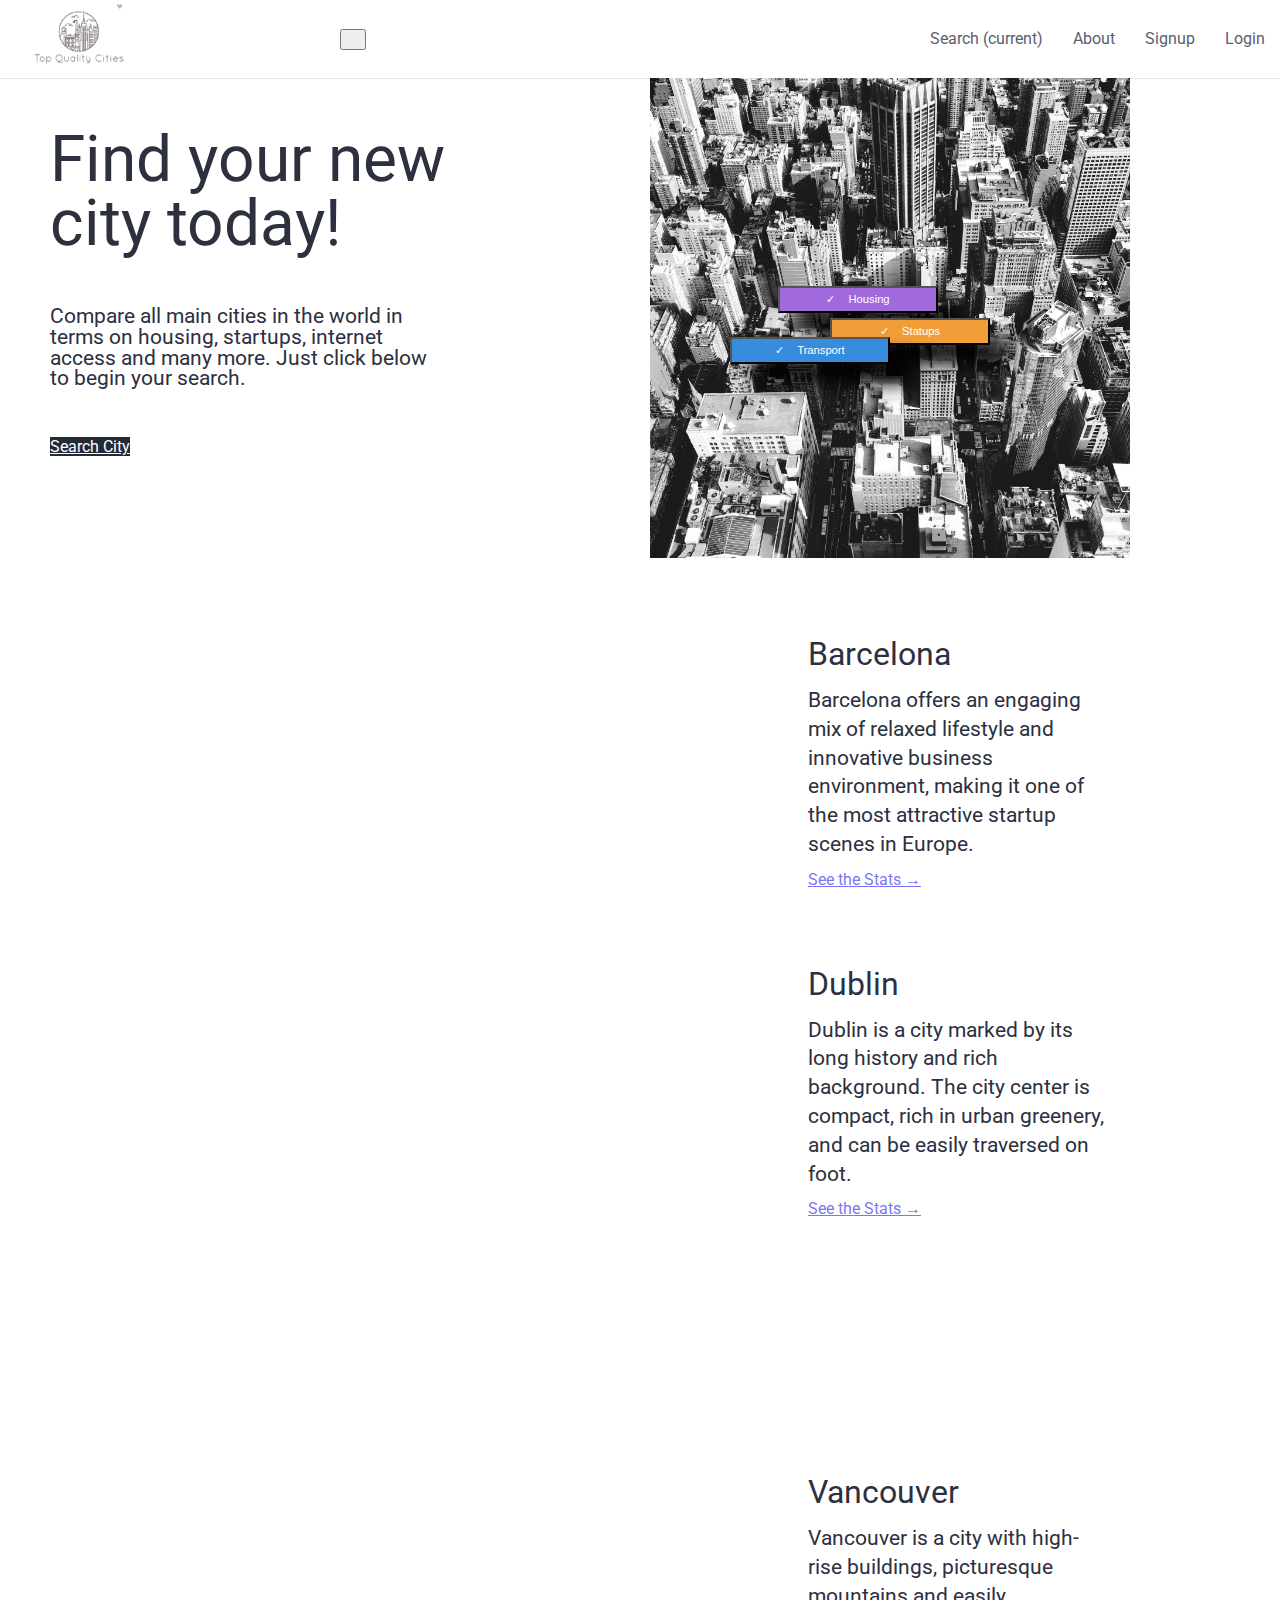
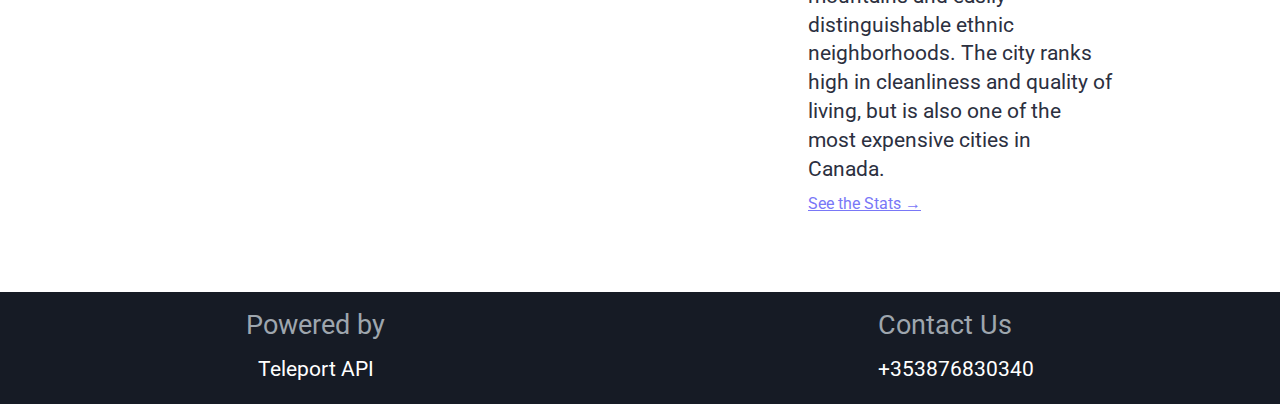
==== commit d0ed709d: "change login" ====
--- a/index.html
+++ b/index.html
@@ -128,7 +128,7 @@
         <img
           id="vancouver-img"
           class="inactive"
-          src="./images/vancouver.jpg"
+          src="./images/vancouver-new.jpg"
           alt="vancouver"
         />
       </div>
--- a/styles/style.css
+++ b/styles/style.css
@@ -33,7 +33,7 @@
 }
 
 #nav-id img {
-  width: 80%;
+  width: 40%;
   margin-left: 1rem;
 }
 #nav-id a {
@@ -93,7 +93,7 @@
   font-size: 0.7rem;
   width: 10rem;
   height: 1.7rem;
-  box-shadow: 1px 5px rgb(0, 0, 0, 0.1);
+  box-shadow: 20px 20px 20px black;
 }
 
 .style-btn {
@@ -274,38 +274,93 @@
 
 .signup-section {
   display: flex;
-  flex-direction: column;
+  flex-direction: row;
+  flex-flow: row wrap;
+
+  justify-content: center;
+  height: 60rem;
+  background: center url("../images/signup-new3.jpg") no-repeat;
+  background-size: cover;
+}
+
+.search-new-section {
+  display: flex;
+  flex-direction: row;
   flex-flow: row wrap;
 
   justify-content: center;
   height: auto;
 }
 
+.login-section {
+  display: flex;
+  flex-direction: row;
+  flex-flow: row wrap;
+
+  justify-content: center;
+  height: auto;
+}
+
+.login {
+  margin: 50px auto;
+  display: flex;
+  flex-direction: column;
+}
 .signup {
-  margin: 50px auto;
-  display: flex;
-  flex-direction: column;
+  margin: 50px auto 50px auto;
+  display: flex;
+  flex-direction: column;
+  background-color: white;
+}
+
+.signup-extra {
+  height: 35rem;
+  border-radius: 10px;
+  opacity: 0.9;
+}
+.side-error {
+  display: flex;
+  flex-direction: row;
+}
+
+.signup h3 {
+  margin: 30px auto 10px auto;
 }
 
 .signup input {
-  margin: 10px 0;
+  margin: 20px;
   width: 300px;
+  text-align: center;
+  border-radius: 10px;
+}
+.login input {
+  margin: 15px;
+  width: 300px;
+  text-align: center;
 }
 
 .signup label {
-  margin: 10px 0;
+  margin: 10px auto;
 }
 
 .signup button {
   margin: 20px auto;
 }
+.login button {
+  margin: 20px auto;
+}
 
 .error-div {
-  height: 5-px;
+  /*height: 2px;*/
+  margin: 0 auto;
+}
+
+#auto-complete {
+  margin: 0 auto;
 }
 
 .signup-img {
-  height: auto;
+  height: 30rem;
 
   width: 40rem;
   display: flex;
@@ -321,6 +376,16 @@
 .error-message {
   width: 300px;
   font-size: 0.8rem;
+  /* animation: open 1s;*/
+}
+
+@keyframes open {
+  0% {
+    height: 0rem;
+  }
+  100% {
+    height: 2.2rem;
+  }
 }
 
 /* /////////////////*/
@@ -484,15 +549,8 @@
   background-size: cover;
   height: 20rem;
 }
-
-.signup {
-  display: flex;
-  flex-direction: column;
-  align-items: center;
-}
-
-.signup input {
-  margin-bottom: 0;
+.search-header h1 {
+  margin: 0.3rem;
 }
 
 .signup div {
@@ -504,6 +562,7 @@
 
 .redirect {
   font-size: 1rem;
+  margin: 0 auto;
 }
 
 /*.error-div {
@@ -512,6 +571,11 @@
 
 .error-message {
   margin-top: 10px;
+}
+
+.message-container {
+  margin: 1rem auto;
+  text-align: center;
 }
 
 #results {
@@ -672,4 +736,10 @@
   .back-three p {
     margin-left: 1rem;
   }
-}
+  .signup-img {
+    height: auto;
+  }
+  .fas-bars {
+    color: white;
+  }
+}
